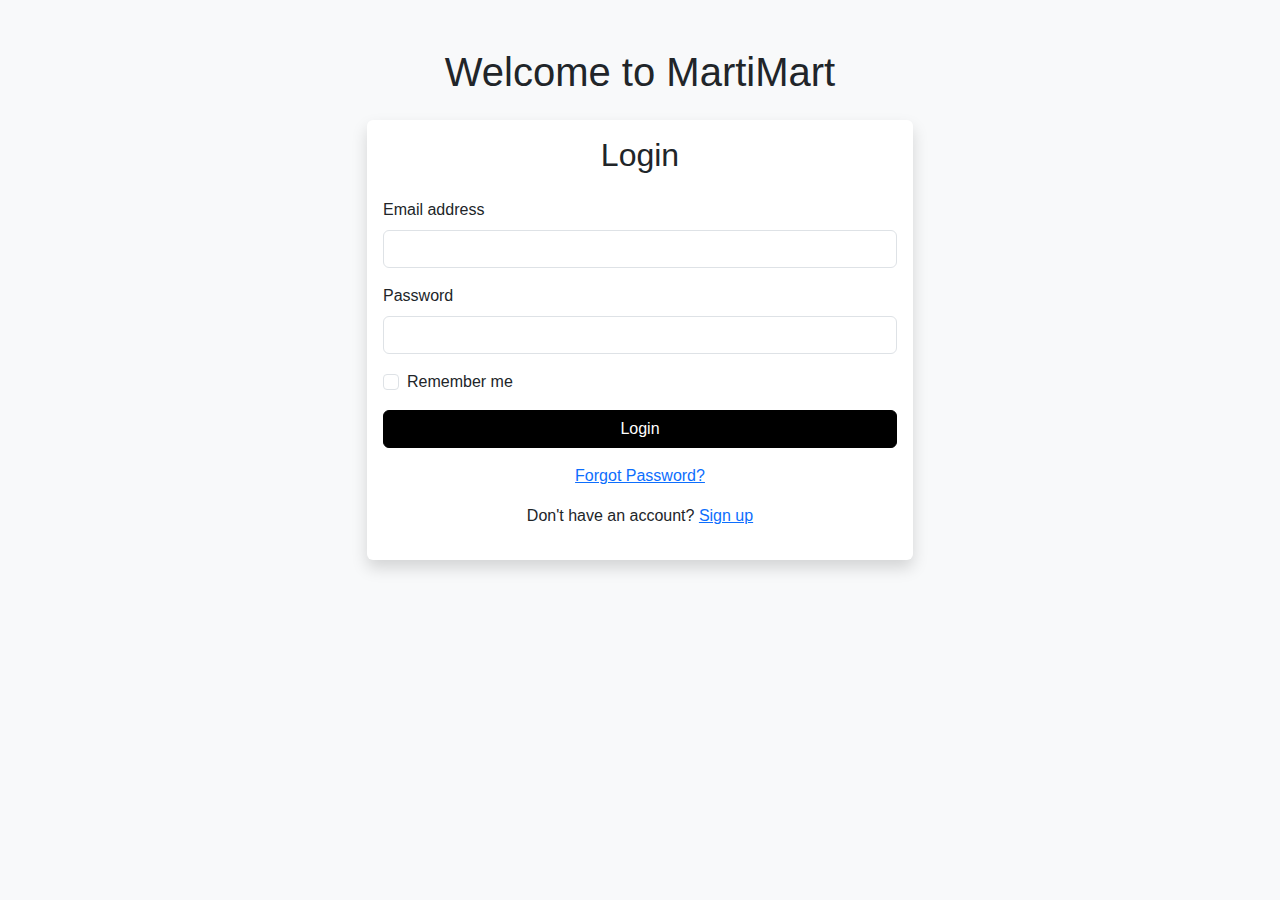
==== manageprod.html @ e430ac81 "Create manageprod.html" ====
>

1. Update the content of the file:

<!DOCTYPE html>
<html lang="en">
<head>
    <meta charset="UTF-8">
    <meta name="viewport" content="width=device-width, initial-scale=1.0">
    <title>MartiMart - Manage Products</title>
    <link href="https://cdn.jsdelivr.net/npm/bootstrap@5.3.0-alpha1/dist/css/bootstrap.min.css" rel="stylesheet">
    <link rel="stylesheet" href="https://cdn.jsdelivr.net/npm/bootstrap-icons@1.7.2/font/bootstrap-icons.css">
    <link href="styles.css" rel="stylesheet">
</head>
<body class="bg-light">
    <nav class="navbar navbar-expand-lg navbar-light bg-white shadow-sm">
        <div class="container">
            <a class="navbar-brand" href="marketplace.html">MartiMart</a>
            <button class="navbar-toggler" type="button" data-bs-toggle="collapse" data-bs-target="#navbarNav" aria-controls="navbarNav" aria-expanded="false" aria-label="Toggle navigation">
                <span class="navbar-toggler-icon"></span>
            </button>
            <div class="collapse navbar-collapse" id="navbarNav">
                <ul class="navbar-nav ms-auto">
                    <li class="nav-item">
                        <a class="nav-link" href="marketplace.html">Marketplace</a>
                    </li>
                    <li class="nav-item">
                        <a class="nav-link" href="#" id="logout">Log Out</a>
                    </li>
                </ul>
            </div>
        </div>
    </nav>

    <div class="container mt-4">
        <h2>Manage Products</h2>
        <button class="btn btn-primary mb-4" data-bs-toggle="modal" data-bs-target="#addProductModal">Add New Product</button>
        <div id="productList" class="row">
            <!-- Products will be dynamically added here -->
        </div>
    </div>

    <!-- Add/Edit Product Modal -->
    <div class="modal fade" id="addProductModal" tabindex="-1" aria-labelledby="addProductModalLabel" aria-hidden="true">
        <div class="modal-dialog">
            <div class="modal-content">
                <div class="modal-header">
                    <h5 class="modal-title" id="addProductModalLabel">Add/Edit Product</h5>
                    <button type="button" class="btn-close" data-bs-dismiss="modal" aria-label="Close"></button>
                </div>
                <div class="modal-body">
                    <form id="productForm">
                        <input type="hidden" id="productId">
                        <div class="mb-3">
                            <label for="productName" class="form-label">Product Name</label>
                            <input type="text" class="form-control" id="productName" required>
                        </div>
                        <div class="mb-3">
                            <label for="productDescription" class="form-label">Description</label>
                            <textarea class="form-control" id="productDescription" rows="3" required></textarea>
                        </div>
                        <div class="mb-3">
                            <label for="productPrice" class="form-label">Price</label>
                            <input type="number" class="form-control" id="productPrice" step="0.01" required>
                        </div>
                        <div class="mb-3">
                            <label for="productCategory" class="form-label">Category</label>
                            <select class="form-select" id="productCategory" required>
                                <!-- Categories will be dynamically added here -->
                            </select>
                        </div>
                        <div class="mb-3">
                            <label for="productCondition" class="form-label">Condition</label>
                            <select class="form-select" id="productCondition" required>
                                <option value="new">New</option>
                                <option value="used">Used</option>
                            </select>
                        </div>
                        <div class="mb-3">
                            <label for="productImage" class="form-label">Product Image</label>
                            <input type="file" class="form-control" id="productImage" accept="image/*">
                        </div>
                    </form>
                </div>
                <div class="modal-footer">
                    <button type="button" class="btn btn-secondary" data-bs-dismiss="modal">Close</button>
                    <button type="button" class="btn btn-primary" id="saveProduct">Save Product</button>
                </div>
            </div>
        </div>
    </div>

    <footer class="bg-light text-center text-lg-start mt-4">
        <div class="container p-4">
            <div class="row">
                <div class="col-lg-6 col-md-12 mb-4 mb-md-0">
                    <p>© 2023 MartiMart. All rights reserved.</p>
                </div>
                <div class="col-lg-6 col-md-12 mb-4 mb-md-0">
                    <a href="https://www.facebook.com" target="_blank" class="text-dark me-4">
                        <i class="bi bi-facebook"></i>
                    </a>
                    <a href="https://www.instagram.com" target="_blank" class="text-dark">
                        <i class="bi bi-instagram"></i>
                    </a>
                </div>
            </div>
        </div>
    </footer>

    <script src="https://cdn.jsdelivr.net/npm/bootstrap@5.3.0-alpha1/dist/js/bootstrap.bundle.min.js"></script>
    <script src="script.js"></script>
</body>
</html>
---- styles.css ----
body {
    font-family: 'Arial', sans-serif;
    background-color: #f8f9fa;
    color: #333;
}

.navbar {
    background-color: #fff;
    box-shadow: 0 2px 4px rgba(0,0,0,0.1);
}

.navbar-brand {
    font-weight: bold;
    color: #000;
}

.card {
    transition: transform 0.2s, box-shadow 0.2s;
    background-color: #fff;
    border: none;
}

.card:hover {
    transform: translateY(-5px);
    box-shadow: 0 4px 8px rgba(0,0,0,0.1);
}

.btn-primary {
    background-color: #000;
    border-color: #000;
    transition: background-color 0.2s, transform 0.2s;
}

.btn-primary:hover {
    background-color: #333;
    border-color: #333;
    transform: translateY(-2px);
}

.product-image {
    height: 200px;
    object-fit: cover;
}

.chat-message {
    margin-bottom: 10px;
    padding: 10px;
    border-radius: 10px;
}

.chat-message.sent {
    background-color: #000;
    color: #fff;
    align-self: flex-end;
}

.chat-message.received {
    background-color: #f1f1f1;
    color: #333;
    align-self: flex-start;
}

#chatMessages {
    display: flex;
    flex-direction: column;
}

.form-control:focus {
    border-color: #000;
    box-shadow: 0 0 0 0.2rem rgba(0, 0, 0, 0.25);
}

.animate__animated {
    animation-duration: 0.5s;
}

@keyframes pulse {
    0% {
        transform: scale(1);
    }
    50% {
        transform: scale(1.05);
    }
    100% {
        transform: scale(1);
    }
}

.btn-primary:active {
    animation: pulse 0.3s;
}
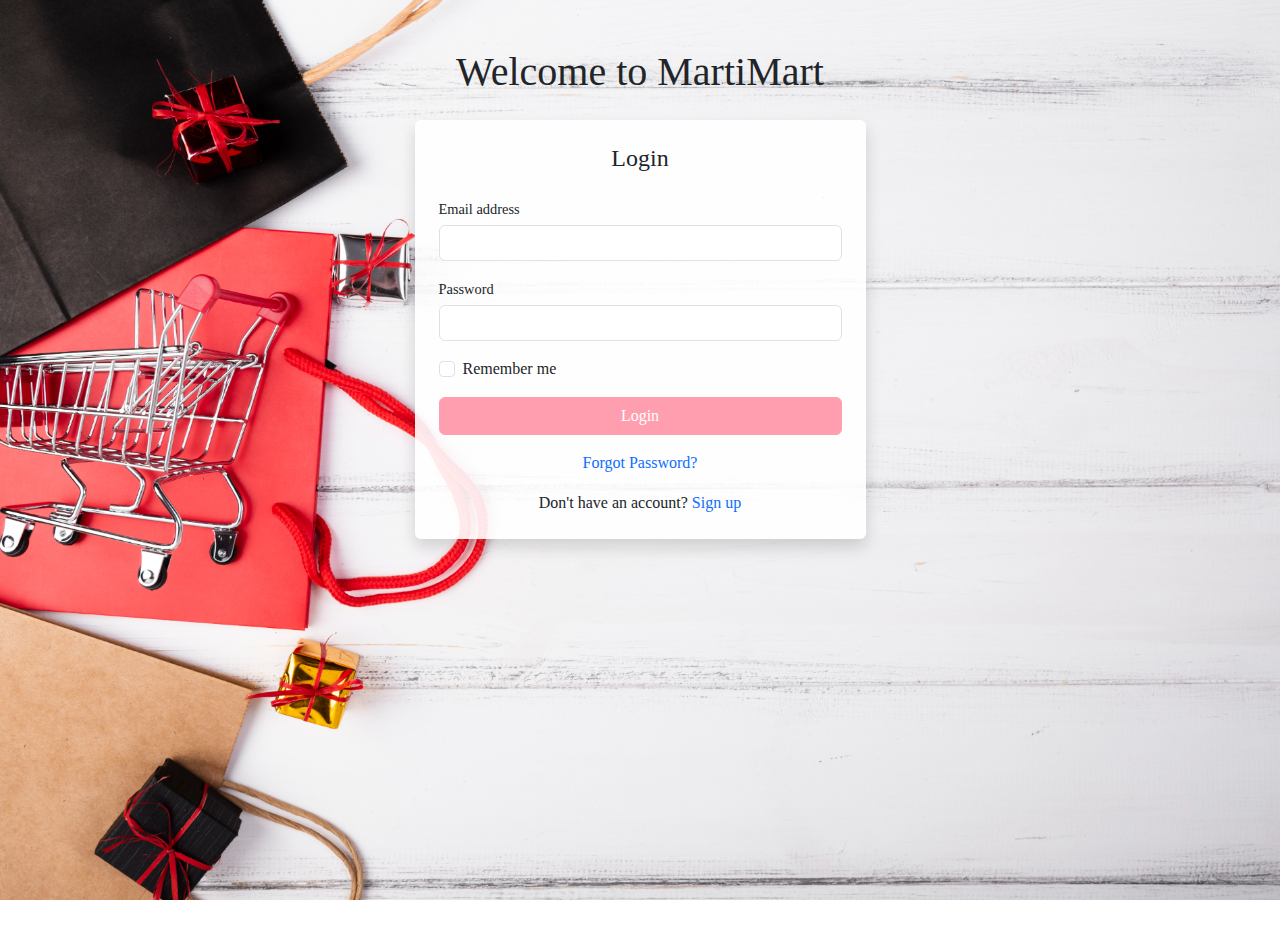
==== commit 26f6963c: "up" ====
--- a/manageprod.html
+++ b/manageprod.html
@@ -1,7 +1,3 @@
->
-
-1. Update the content of the file:
-
 <!DOCTYPE html>
 <html lang="en">
 <head>
@@ -66,7 +62,42 @@
                         <div class="mb-3">
                             <label for="productCategory" class="form-label">Category</label>
                             <select class="form-select" id="productCategory" required>
-                                <!-- Categories will be dynamically added here -->
+                                <option value="">Select a category</option>
+                                <optgroup label="Home & Garden">
+                                    <option value="tools">Tools</option>
+                                    <option value="furniture">Furniture</option>
+                                    <option value="garden">Garden</option>
+                                    <option value="appliances">Appliances</option>
+                                    <option value="household">Household</option>
+                                </optgroup>
+                                <optgroup label="Entertainment">
+                                    <option value="books_movies_music">Books, Movies & Music</option>
+                                    <option value="video_games">Video Games</option>
+                                </optgroup>
+                                <optgroup label="Clothing & Accessories">
+                                    <option value="jewelry_accessories">Jewelry & Accessories</option>
+                                    <option value="bags_luggage">Bags & Luggage</option>
+                                    <option value="mens_clothing_shoes">Men's Clothing & Shoes</option>
+                                    <option value="womens_clothing_shoes">Women's Clothing & Shoes</option>
+                                </optgroup>
+                                <optgroup label="Family">
+                                    <option value="toys_games">Toys & Games</option>
+                                    <option value="baby_kids">Baby & Kids</option>
+                                    <option value="pet_supplies">Pet Supplies</option>
+                                    <option value="health_beauty">Health & Beauty</option>
+                                </optgroup>
+                                <optgroup label="Electronics">
+                                    <option value="mobile_phones">Mobile Phones</option>
+                                    <option value="electronics_computers">Electronics & Computers</option>
+                                </optgroup>
+                                <optgroup label="Cars">
+                                    <option value="suv">SUV</option>
+                                    <option value="sedan">Sedan</option>
+                                    <option value="van">Van</option>
+                                    <option value="truck">Truck</option>
+                                    <option value="bus">Bus</option>
+                                    <option value="jet">Jet</option>
+                                </optgroup>
                             </select>
                         </div>
                         <div class="mb-3">
@@ -78,7 +109,7 @@
                         </div>
                         <div class="mb-3">
                             <label for="productImage" class="form-label">Product Image</label>
-                            <input type="file" class="form-control" id="productImage" accept="image/*">
+                            <input type="file" class="form-control" id="productImage" accept="image/*" required>
                         </div>
                     </form>
                 </div>
--- a/styles.css
+++ b/styles.css
@@ -1,8 +1,120 @@
 body {
-    font-family: 'Arial', sans-serif;
-    background-color: #f8f9fa;
+    font-family: 'Garamond', serif;
     color: #333;
 }
+
+.login-page {
+    background: url('img/indeximg/bg.jpg') no-repeat center center fixed;
+    background-size: cover;
+    min-height: 100vh;
+    position: relative;
+    overflow: hidden;
+}
+
+.login-page::before {
+    content: '';
+    position: absolute;
+}
+
+.login-page .container {
+    position: relative;
+    z-index: 1;
+}
+.login-page .btn-primary {
+    background-color: #ff9eaf;
+    border-color: #ff9eaf;
+}
+
+.login-page .btn-primary:hover {
+    background-color: #7fcdcd;
+    border-color: #7fcdcd;
+}
+
+
+
+
+
+.bg-sign {
+    background: url('img/signupimg/bg.jpg') no-repeat center center fixed;
+    background-size: cover;
+    min-height: 100vh;
+    position: relative;
+}
+
+.bg-sign::before {
+    content: '';
+    position: absolute;
+    top: 0;
+    right: 0;
+    bottom: 10;
+    left: 0;
+    background: rgba(255, 255, 255, 0.85);
+    z-index: 0;
+}
+
+.bg-signe .container {
+    position: relative;
+    z-index: 1;
+}
+
+.bg-sign .card {
+    background-color: rgba(255, 255, 255, 0.95);
+    border: none;
+    border-radius: 15px;
+}
+
+.bg-sign .form-control {
+    border-radius: 8px;
+}
+
+.bg-sign .btn-primary {
+    background-color: #ff9eaf;
+    border-color: #ff9eaf;
+}
+
+.bg-sign .btn-primary:hover {
+    background-color: #7fcdcd;
+    border-color: #7fcdcd;
+}
+
+.bg-sign .input-group-text {
+    background-color: #ff9eaf;
+    color: white;
+    border-color: #ff9eaf;
+}
+
+.bg-sign a {
+    color: #7fcdcd;
+}
+
+.bg-sign a:hover {
+    color: #ff9eaf;
+}
+
+
+
+.bg-light {
+    background-size: cover;
+    min-height: 100vh;
+    position: relative;
+}
+
+.bg-light::before {
+    content: '';
+    position: absolute;
+    top: 0;
+    right: 0;
+    bottom: 0;
+    left: 0;
+    background: rgba(255, 255, 255, 0.7);
+    z-index: 0;
+}
+
+.bg-light .container {
+    position: relative;
+    z-index: 1;
+}
+
 
 .navbar {
     background-color: #fff;
@@ -16,7 +128,7 @@
 
 .card {
     transition: transform 0.2s, box-shadow 0.2s;
-    background-color: #fff;
+    background-color: rgba(255, 255, 255, 0.9);
     border: none;
 }
 
@@ -90,3 +202,62 @@
     animation: pulse 0.3s;
 }
 
+.cart-animation {
+    position: fixed;
+    bottom: 20px;
+    left: -100px;
+    z-index: 1000;
+}
+
+.cart-animation img {
+    width: 100px;
+    height: auto;
+    animation: cartSlide 3s ease-in-out forwards;
+}
+
+@keyframes cartSlide {
+    0% {
+        transform: translateX(0);
+    }
+    50% {
+        transform: translateX(calc(100vw - 100px));
+    }
+    100% {
+        transform: translateX(100vw);
+    }
+}
+
+/* Make form elements more compact */
+.card-body {
+    padding: 1.5rem;
+}
+
+.form-label {
+    margin-bottom: 0.3rem;
+    font-size: 0.9rem;
+}
+
+.form-control {
+    padding: 0.375rem 0.75rem;
+    font-size: 0.9rem;
+}
+
+.mb-3 {
+    margin-bottom: 1rem !important;
+}
+
+.card-title {
+    font-size: 1.5rem;
+}
+
+/* Responsive adjustments */
+@media (max-width: 768px) {
+    .col-md-5 {
+        padding: 0 15px;
+    }
+    
+    .cart-animation img {
+        width: 80px;
+    }
+}
+
